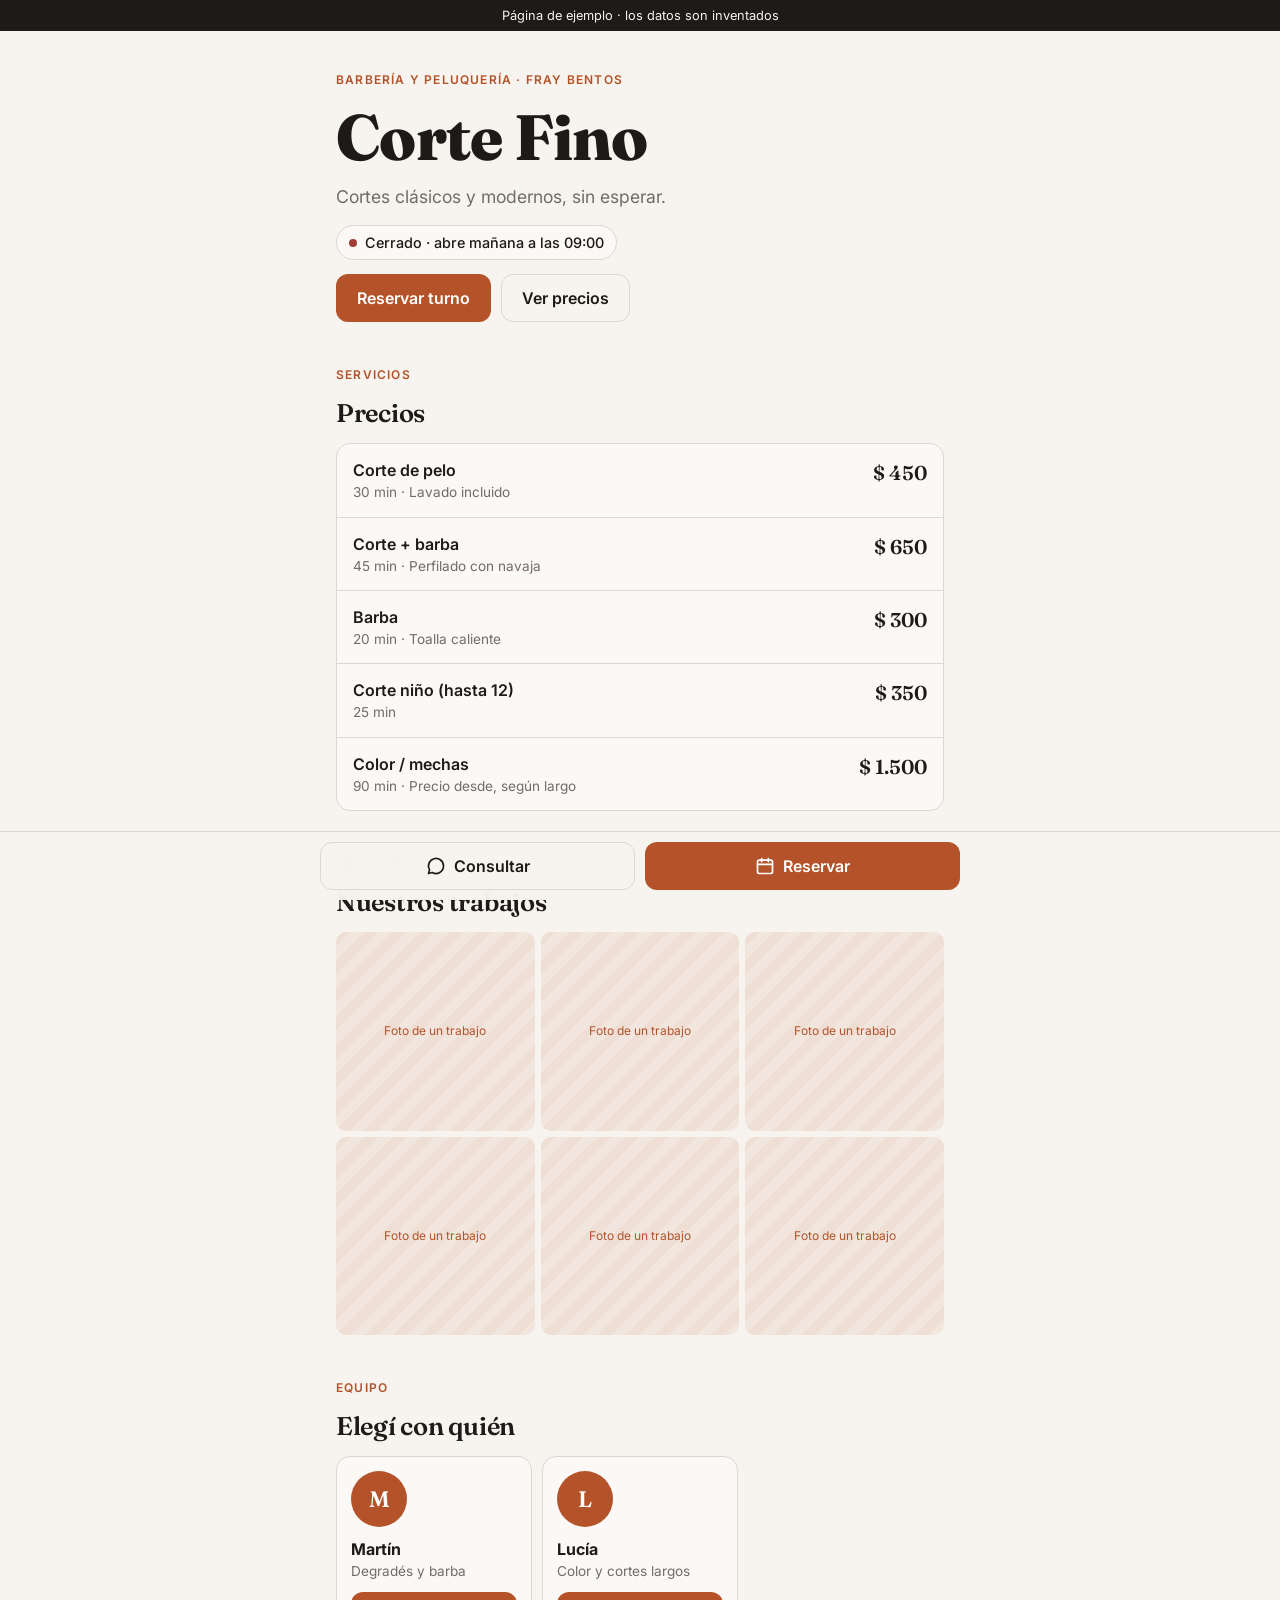
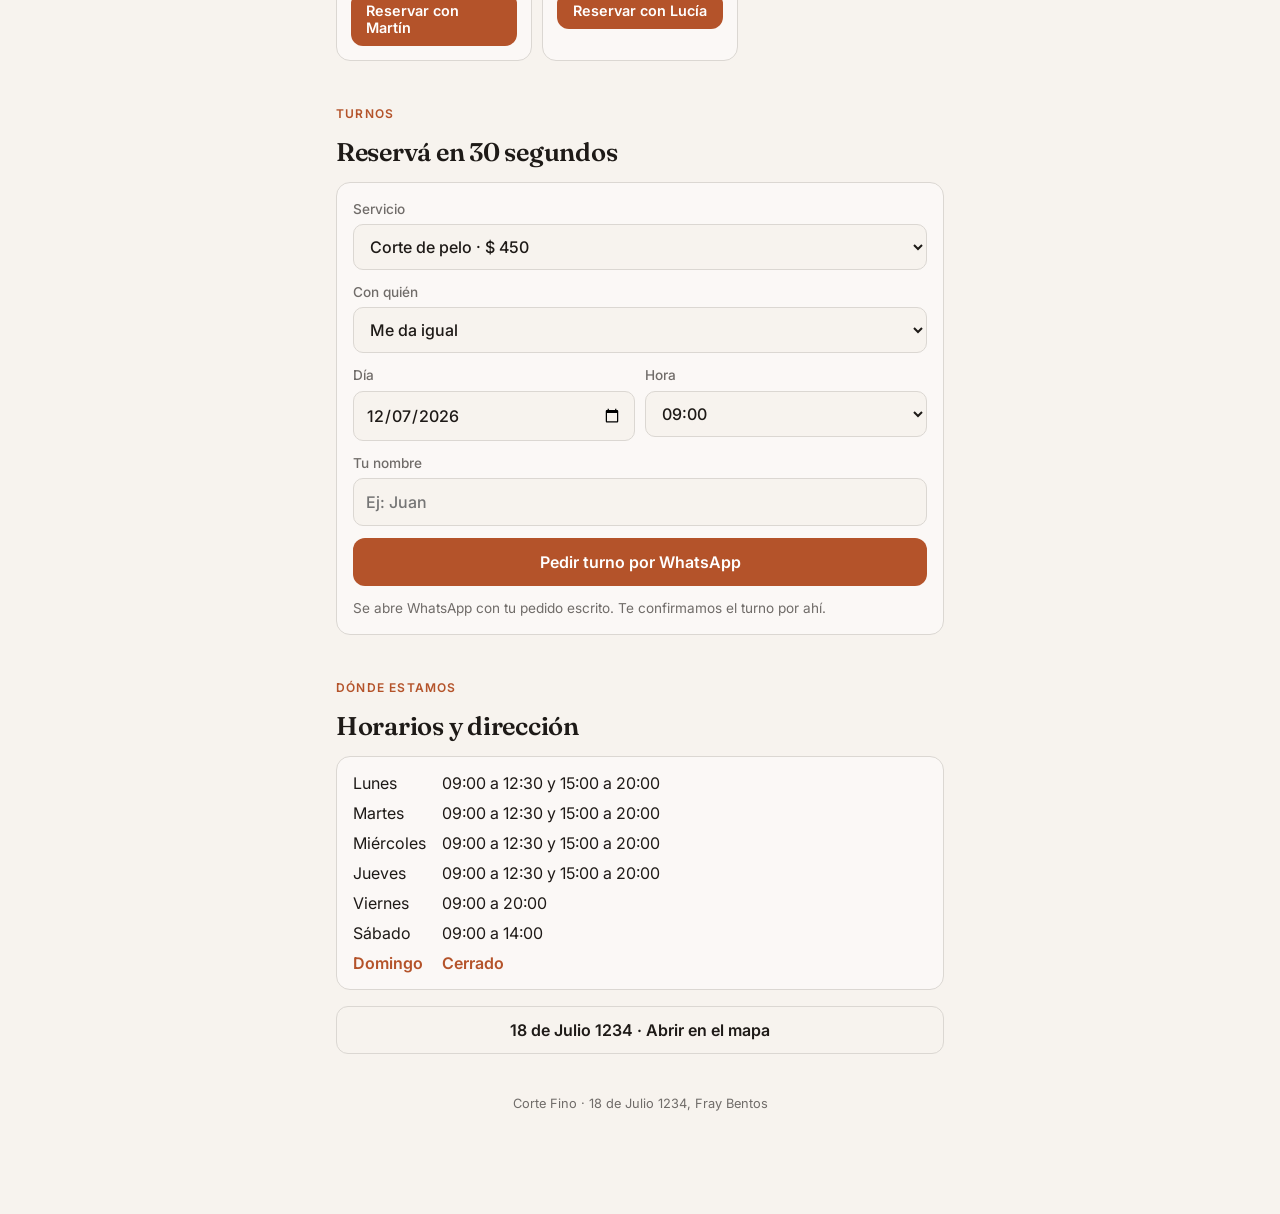
==== index.html @ cff338d5 "Demo de página para peluquerías Co-Authored-By: Claude Opus 5.5 <noreply@anthropic.com>" ====
<!doctype html>
<html lang="es">
<head>
<meta charset="utf-8">
<meta name="viewport" content="width=device-width, initial-scale=1, viewport-fit=cover">
<title>Peluquería</title>
<meta name="description" content="Precios, trabajos y reservas.">
<link rel="preconnect" href="https://fonts.googleapis.com">
<link rel="preconnect" href="https://fonts.gstatic.com" crossorigin>
<link rel="stylesheet" href="https://fonts.googleapis.com/css2?family=Fraunces:opsz,wght@9..144,600;9..144,800&family=Inter:wght@400;500;600&display=swap">
<script>
/* ==========================================================
   CONFIGURACIÓN DEL NEGOCIO
   Para cada cliente se cambia SOLO este bloque.
   ========================================================== */
const NEGOCIO = {
  nombre: "Corte Fino",
  rubro: "Barbería y peluquería",
  ciudad: "Fray Bentos",
  slogan: "Cortes clásicos y modernos, sin esperar.",
  demo: true,                       // muestra la franja "Página de ejemplo"
  whatsapp: "59800000000",          // número con código de país, sin + ni espacios
  instagram: "",                    // usuario sin @ (vacío = no se muestra)
  direccion: "18 de Julio 1234",
  mapa: "https://maps.google.com/?q=Fray+Bentos",
  colores: { acento: "#B4532A", fondo: "#F7F3EE", tinta: "#1E1A17" },
  // Horario por día (0 = domingo … 6 = sábado). Cada tramo: ["desde", "hasta"].
  horarios: {
    0: [],
    1: [["09:00", "12:30"], ["15:00", "20:00"]],
    2: [["09:00", "12:30"], ["15:00", "20:00"]],
    3: [["09:00", "12:30"], ["15:00", "20:00"]],
    4: [["09:00", "12:30"], ["15:00", "20:00"]],
    5: [["09:00", "20:00"]],
    6: [["09:00", "14:00"]]
  },
  servicios: [
    { nombre: "Corte de pelo", precio: 450, minutos: 30, detalle: "Lavado incluido" },
    { nombre: "Corte + barba", precio: 650, minutos: 45, detalle: "Perfilado con navaja" },
    { nombre: "Barba", precio: 300, minutos: 20, detalle: "Toalla caliente" },
    { nombre: "Corte niño (hasta 12)", precio: 350, minutos: 25, detalle: "" },
    { nombre: "Color / mechas", precio: 1500, minutos: 90, detalle: "Precio desde, según largo" }
  ],
  // reserva: link a la agenda online del estilista (Google Calendar, etc.).
  // Si está vacío, la reserva se manda armada por WhatsApp.
  equipo: [
    { nombre: "Martín", especialidad: "Degradés y barba", foto: "", reserva: "" },
    { nombre: "Lucía", especialidad: "Color y cortes largos", foto: "", reserva: "" }
  ],
  // Fotos de trabajos (rutas o URLs). Vacío = muestra recuadros de ejemplo.
  trabajos: []
};
</script>
<style>
:root {
  --acento: #B4532A; --fondo: #F7F3EE; --tinta: #1E1A17;
  --sup: color-mix(in srgb, var(--fondo) 55%, white);
  --suave: color-mix(in srgb, var(--tinta) 62%, var(--fondo));
  --linea: color-mix(in srgb, var(--tinta) 13%, var(--fondo));
  --acento-suave: color-mix(in srgb, var(--acento) 13%, var(--fondo));
  --ok: #2F7A4A; --cerrado: #A23B33;
  --display: "Fraunces", Georgia, serif;
  --body: "Inter", "Segoe UI", system-ui, sans-serif;
}
* { box-sizing: border-box; }
[hidden] { display: none !important; }
html { scroll-behavior: smooth; scroll-padding-top: 16px; }
@media (prefers-reduced-motion: reduce) { html { scroll-behavior: auto; } }
body { margin: 0; background: var(--fondo); color: var(--tinta); font: 16px/1.5 var(--body); padding-bottom: calc(84px + env(safe-area-inset-bottom, 0px)); }
.wrap { max-width: 640px; margin: 0 auto; padding: 0 16px; }
h1, h2 { font-family: var(--display); margin: 0; line-height: 1.05; letter-spacing: -0.01em; text-wrap: balance; }
h2 { font-size: 1.6rem; font-weight: 600; }
.etiqueta { font-size: .75rem; font-weight: 600; letter-spacing: .1em; text-transform: uppercase; color: var(--acento); }
.suave { color: var(--suave); }
section { padding: 36px 0 8px; display: flex; flex-direction: column; gap: 16px; }

.demo { background: var(--tinta); color: var(--fondo); text-align: center; font-size: .8rem; padding: 6px 16px; }

/* Portada */
.portada { padding: 40px 0 8px; display: flex; flex-direction: column; gap: 14px; }
.portada h1 { font-size: clamp(2.6rem, 12vw, 4rem); font-weight: 800; }
.estado { display: inline-flex; align-items: center; gap: 8px; font-size: .9rem; font-weight: 500; padding: 6px 12px; border-radius: 999px; background: var(--sup); border: 1px solid var(--linea); align-self: flex-start; }
.estado i { width: 8px; height: 8px; border-radius: 50%; background: var(--cerrado); }
.estado.abierto i { background: var(--ok); }
.acciones { display: flex; gap: 10px; flex-wrap: wrap; }
.btn { display: inline-flex; align-items: center; justify-content: center; gap: 8px; font: 600 1rem var(--body); padding: 13px 20px; border-radius: 12px; border: 1px solid transparent; text-decoration: none; cursor: pointer; }
.btn.pri { background: var(--acento); color: #fff; }
.btn.sec { background: transparent; color: var(--tinta); border-color: var(--linea); }
.btn:focus-visible, input:focus-visible, select:focus-visible { outline: 3px solid color-mix(in srgb, var(--acento) 45%, transparent); outline-offset: 2px; }

/* Servicios */
.lista { background: var(--sup); border: 1px solid var(--linea); border-radius: 14px; }
.serv { display: flex; justify-content: space-between; gap: 12px; padding: 14px 16px; border-top: 1px solid var(--linea); }
.serv:first-child { border-top: 0; }
.serv b { font-weight: 600; }
.serv small { display: block; color: var(--suave); font-size: .85rem; }
.precio { font-family: var(--display); font-size: 1.25rem; font-weight: 600; white-space: nowrap; }

/* Trabajos */
.galeria { display: grid; grid-template-columns: repeat(3, 1fr); gap: 6px; }
.galeria > * { aspect-ratio: 1; border-radius: 10px; overflow: hidden; background: var(--acento-suave); }
.galeria img { width: 100%; height: 100%; object-fit: cover; display: block; }
.galeria .ej { display: grid; place-items: center; color: var(--acento); font-size: .75rem; text-align: center; padding: 6px;
  background: repeating-linear-gradient(135deg, var(--acento-suave) 0 10px, color-mix(in srgb, var(--acento) 8%, var(--fondo)) 10px 20px); }

/* Equipo */
.equipo { display: grid; grid-template-columns: repeat(auto-fill, minmax(150px, 1fr)); gap: 10px; }
.persona { background: var(--sup); border: 1px solid var(--linea); border-radius: 14px; padding: 14px; display: flex; flex-direction: column; gap: 10px; align-items: flex-start; }
.avatar { width: 56px; height: 56px; border-radius: 50%; background: var(--acento); color: #fff; display: grid; place-items: center; font: 600 1.4rem var(--display); overflow: hidden; }
.avatar img { width: 100%; height: 100%; object-fit: cover; }
.persona .btn { padding: 9px 14px; font-size: .9rem; width: 100%; }

/* Reserva */
form { background: var(--sup); border: 1px solid var(--linea); border-radius: 14px; padding: 16px; display: flex; flex-direction: column; gap: 12px; }
label { display: flex; flex-direction: column; gap: 5px; font-size: .85rem; font-weight: 500; color: var(--suave); min-width: 0; }
.fila { display: grid; grid-template-columns: 1fr 1fr; gap: 10px; }
input, select { font: inherit; font-size: 16px; color: var(--tinta); background: var(--fondo); border: 1px solid var(--linea); border-radius: 10px; padding: 11px 12px; width: 100%; min-width: 0; }
.aviso { font-size: .85rem; color: var(--suave); margin: 0; }
.error { color: var(--cerrado); font-size: .9rem; margin: 0; }

/* Horarios */
.horas { display: grid; grid-template-columns: auto 1fr; gap: 6px 16px; background: var(--sup); border: 1px solid var(--linea); border-radius: 14px; padding: 14px 16px; }
.horas .hoy { font-weight: 600; color: var(--acento); }

footer { padding: 32px 0 16px; text-align: center; font-size: .8rem; color: var(--suave); }

/* Barra fija */
.barra { position: fixed; left: 0; right: 0; bottom: 0; background: color-mix(in srgb, var(--fondo) 92%, transparent); backdrop-filter: blur(8px); border-top: 1px solid var(--linea); padding: 10px 16px calc(10px + env(safe-area-inset-bottom, 0px)); }
.barra .wrap { display: flex; gap: 10px; padding: 0; }
.barra .btn { flex: 1; }
svg.i { width: 20px; height: 20px; fill: none; stroke: currentColor; stroke-width: 2; stroke-linecap: round; stroke-linejoin: round; }
</style>
</head>
<body>
<div class="demo" id="demo" hidden>Página de ejemplo · los datos son inventados</div>

<main class="wrap">
  <header class="portada">
    <span class="etiqueta" id="rubro"></span>
    <h1 id="nombre"></h1>
    <p class="suave" id="slogan" style="margin:0;font-size:1.1rem"></p>
    <span class="estado" id="estado"><i></i><span></span></span>
    <div class="acciones">
      <a class="btn pri" href="#reservar">Reservar turno</a>
      <a class="btn sec" href="#precios">Ver precios</a>
    </div>
  </header>

  <section id="precios">
    <span class="etiqueta">Servicios</span>
    <h2>Precios</h2>
    <div class="lista" id="servicios"></div>
  </section>

  <section id="trabajos">
    <span class="etiqueta">Resultados</span>
    <h2>Nuestros trabajos</h2>
    <div class="galeria" id="galeria"></div>
    <a class="btn sec" id="igLink" hidden target="_blank" rel="noopener">Ver más en Instagram</a>
  </section>

  <section id="equipo-sec">
    <span class="etiqueta">Equipo</span>
    <h2>Elegí con quién</h2>
    <div class="equipo" id="equipo"></div>
  </section>

  <section id="reservar">
    <span class="etiqueta">Turnos</span>
    <h2>Reservá en 30 segundos</h2>
    <form id="form" novalidate>
      <label>Servicio<select id="fServ"></select></label>
      <label>Con quién<select id="fPers"></select></label>
      <div class="fila">
        <label>Día<input type="date" id="fDia"></label>
        <label>Hora<select id="fHora"></select></label>
      </div>
      <label>Tu nombre<input id="fNombre" autocomplete="given-name" maxlength="40" placeholder="Ej: Juan"></label>
      <p class="error" id="fError" role="alert" hidden></p>
      <button class="btn pri" type="submit">Pedir turno por WhatsApp</button>
      <p class="aviso">Se abre WhatsApp con tu pedido escrito. Te confirmamos el turno por ahí.</p>
    </form>
  </section>

  <section id="donde">
    <span class="etiqueta">Dónde estamos</span>
    <h2>Horarios y dirección</h2>
    <div class="horas" id="horas"></div>
    <a class="btn sec" id="mapa" target="_blank" rel="noopener"></a>
  </section>

  <footer id="pie"></footer>
</main>

<nav class="barra" aria-label="Acciones rápidas"><div class="wrap">
  <a class="btn sec" id="waBtn" target="_blank" rel="noopener"><svg class="i" viewBox="0 0 24 24" aria-hidden="true"><path d="M21 12a9 9 0 0 1-13.5 7.8L3 21l1.3-4.4A9 9 0 1 1 21 12z"/></svg>Consultar</a>
  <a class="btn pri" href="#reservar"><svg class="i" viewBox="0 0 24 24" aria-hidden="true"><rect x="3" y="5" width="18" height="16" rx="2"/><path d="M3 10h18M8 3v4M16 3v4"/></svg>Reservar</a>
</div></nav>

<script>
const N = NEGOCIO, $ = (id) => document.getElementById(id);
const DIAS = ["Domingo", "Lunes", "Martes", "Miércoles", "Jueves", "Viernes", "Sábado"];
const money = (n) => "$ " + Number(n).toLocaleString("es-UY");
const aMin = (h) => { const [a, b] = h.split(":").map(Number); return a * 60 + b; };
const aHora = (m) => String(Math.floor(m / 60)).padStart(2, "0") + ":" + String(m % 60).padStart(2, "0");
const iso = (d) => { const x = new Date(d); x.setMinutes(x.getMinutes() - x.getTimezoneOffset()); return x.toISOString().slice(0, 10); };
const wa = (texto) => "https://wa.me/" + N.whatsapp + (texto ? "?text=" + encodeURIComponent(texto) : "");
function el(tag, props = {}, ...kids) {
  const n = document.createElement(tag);
  for (const [k, v] of Object.entries(props)) { if (k === "text") n.textContent = v; else if (k === "class") n.className = v; else n.setAttribute(k, v); }
  kids.forEach(k => k != null && n.append(k));
  return n;
}

/* Datos generales */
const r = document.documentElement.style;
r.setProperty("--acento", N.colores.acento); r.setProperty("--fondo", N.colores.fondo); r.setProperty("--tinta", N.colores.tinta);
document.title = N.nombre + " · " + N.rubro + " en " + N.ciudad;
$("demo").hidden = !N.demo;
$("rubro").textContent = N.rubro + " · " + N.ciudad;
$("nombre").textContent = N.nombre;
$("slogan").textContent = N.slogan;
$("waBtn").href = wa("Hola " + N.nombre + ", tengo una consulta.");
$("mapa").href = N.mapa; $("mapa").textContent = N.direccion + " · Abrir en el mapa";
$("pie").textContent = N.nombre + " · " + N.direccion + ", " + N.ciudad;
if (N.instagram) { $("igLink").hidden = false; $("igLink").href = "https://instagram.com/" + N.instagram; }

/* Abierto / cerrado (se recalcula cada minuto) */
function estado() {
  const ahora = new Date(), m = ahora.getHours() * 60 + ahora.getMinutes(), hoy = N.horarios[ahora.getDay()] || [];
  const tramo = hoy.find(([a, b]) => m >= aMin(a) && m < aMin(b));
  let txt;
  if (tramo) txt = "Abierto ahora · hasta las " + tramo[1];
  else {
    const prox = hoy.find(([a]) => aMin(a) > m);
    if (prox) txt = "Cerrado · abre hoy a las " + prox[0];
    else {
      for (let i = 1; i <= 7; i++) { const d = (ahora.getDay() + i) % 7, t = N.horarios[d] || []; if (t.length) { txt = "Cerrado · abre " + (i === 1 ? "mañana" : DIAS[d].toLowerCase()) + " a las " + t[0][0]; break; } }
    }
  }
  $("estado").classList.toggle("abierto", !!tramo);
  $("estado").lastElementChild.textContent = txt || "Cerrado";
}
estado(); setInterval(estado, 60000);

/* Servicios */
$("servicios").replaceChildren(...N.servicios.map(s => el("div", { class: "serv" },
  el("div", {}, el("b", { text: s.nombre }), el("small", { text: [s.minutos + " min", s.detalle].filter(Boolean).join(" · ") })),
  el("span", { class: "precio", text: money(s.precio) }))));

/* Trabajos */
const fotos = N.trabajos.length ? N.trabajos : Array(6).fill(null);
$("galeria").replaceChildren(...fotos.map((f, i) => f
  ? el("div", {}, el("img", { src: f, alt: "Trabajo " + (i + 1) + " de " + N.nombre, loading: "lazy" }))
  : el("div", { class: "ej", text: "Foto de un trabajo" })));

/* Equipo */
$("equipo").replaceChildren(...N.equipo.map((p, i) => {
  const btn = p.reserva
    ? el("a", { class: "btn pri", href: p.reserva, target: "_blank", rel: "noopener", text: "Reservar con " + p.nombre })
    : el("a", { class: "btn pri", href: "#reservar", text: "Reservar con " + p.nombre });
  if (!p.reserva) btn.addEventListener("click", () => { $("fPers").value = String(i); });
  return el("div", { class: "persona" },
    el("div", { class: "avatar" }, p.foto ? el("img", { src: p.foto, alt: p.nombre }) : p.nombre[0]),
    el("div", {}, el("b", { text: p.nombre }), el("div", { class: "suave", style: "font-size:.85rem", text: p.especialidad })),
    btn);
}));
if (N.equipo.length < 2) $("equipo-sec").hidden = true;

/* Horarios */
const hoyN = new Date().getDay();
$("horas").replaceChildren(...[1, 2, 3, 4, 5, 6, 0].flatMap(d => {
  const t = N.horarios[d] || [], c = d === hoyN ? "hoy" : "";
  return [el("span", { class: c, text: DIAS[d] }), el("span", { class: c, text: t.length ? t.map(x => x.join(" a ")).join(" y ") : "Cerrado" })];
}));

/* Reserva */
N.servicios.forEach((s, i) => $("fServ").append(el("option", { value: String(i), text: s.nombre + " · " + money(s.precio) })));
$("fPers").append(el("option", { value: "", text: "Me da igual" }));
N.equipo.forEach((p, i) => $("fPers").append(el("option", { value: String(i), text: p.nombre })));
if (N.equipo.length < 2) $("fPers").closest("label").hidden = true;

function primerDiaAbierto() { const d = new Date(); for (let i = 0; i < 14; i++) { if ((N.horarios[d.getDay()] || []).length && horasDe(iso(d)).length) return iso(d); d.setDate(d.getDate() + 1); } return iso(new Date()); }
function horasDe(fecha) {
  const d = new Date(fecha + "T12:00"), tramos = N.horarios[d.getDay()] || [], dur = N.servicios[$("fServ").value || 0].minutos;
  const ahora = new Date(), esHoy = fecha === iso(ahora), minimo = ahora.getHours() * 60 + ahora.getMinutes() + 30;
  const out = [];
  for (const [a, b] of tramos) for (let m = aMin(a); m + dur <= aMin(b); m += 30) if (!esHoy || m >= minimo) out.push(aHora(m));
  return out;
}
function cargarHoras() {
  const f = $("fDia").value, hs = f ? horasDe(f) : [];
  $("fHora").replaceChildren(...(hs.length ? hs.map(h => el("option", { value: h, text: h })) : [el("option", { value: "", text: "Sin horarios" })]));
}
$("fDia").min = iso(new Date());
$("fDia").value = primerDiaAbierto();
cargarHoras();
$("fDia").addEventListener("change", cargarHoras);
$("fServ").addEventListener("change", cargarHoras);

$("form").addEventListener("submit", (e) => {
  e.preventDefault();
  const err = (m) => { $("fError").textContent = m; $("fError").hidden = false; };
  $("fError").hidden = true;
  const nombre = $("fNombre").value.trim(), dia = $("fDia").value, hora = $("fHora").value;
  if (!dia) return err("Elegí un día.");
  if (!hora) return err("Ese día no hay horarios. Probá con otro.");
  if (!nombre) return err("Escribí tu nombre.");
  const s = N.servicios[$("fServ").value], p = N.equipo[$("fPers").value];
  const d = new Date(dia + "T12:00");
  const fechaTxt = DIAS[d.getDay()].toLowerCase() + " " + d.getDate() + "/" + (d.getMonth() + 1);
  const msg = "Hola! Soy " + nombre + ". Quiero reservar *" + s.nombre + "*" + (p ? " con " + p.nombre : "") + " el " + fechaTxt + " a las " + hora + ". ¿Está disponible?";
  window.open(wa(msg), "_blank", "noopener");
});
</script>
</body>
</html>
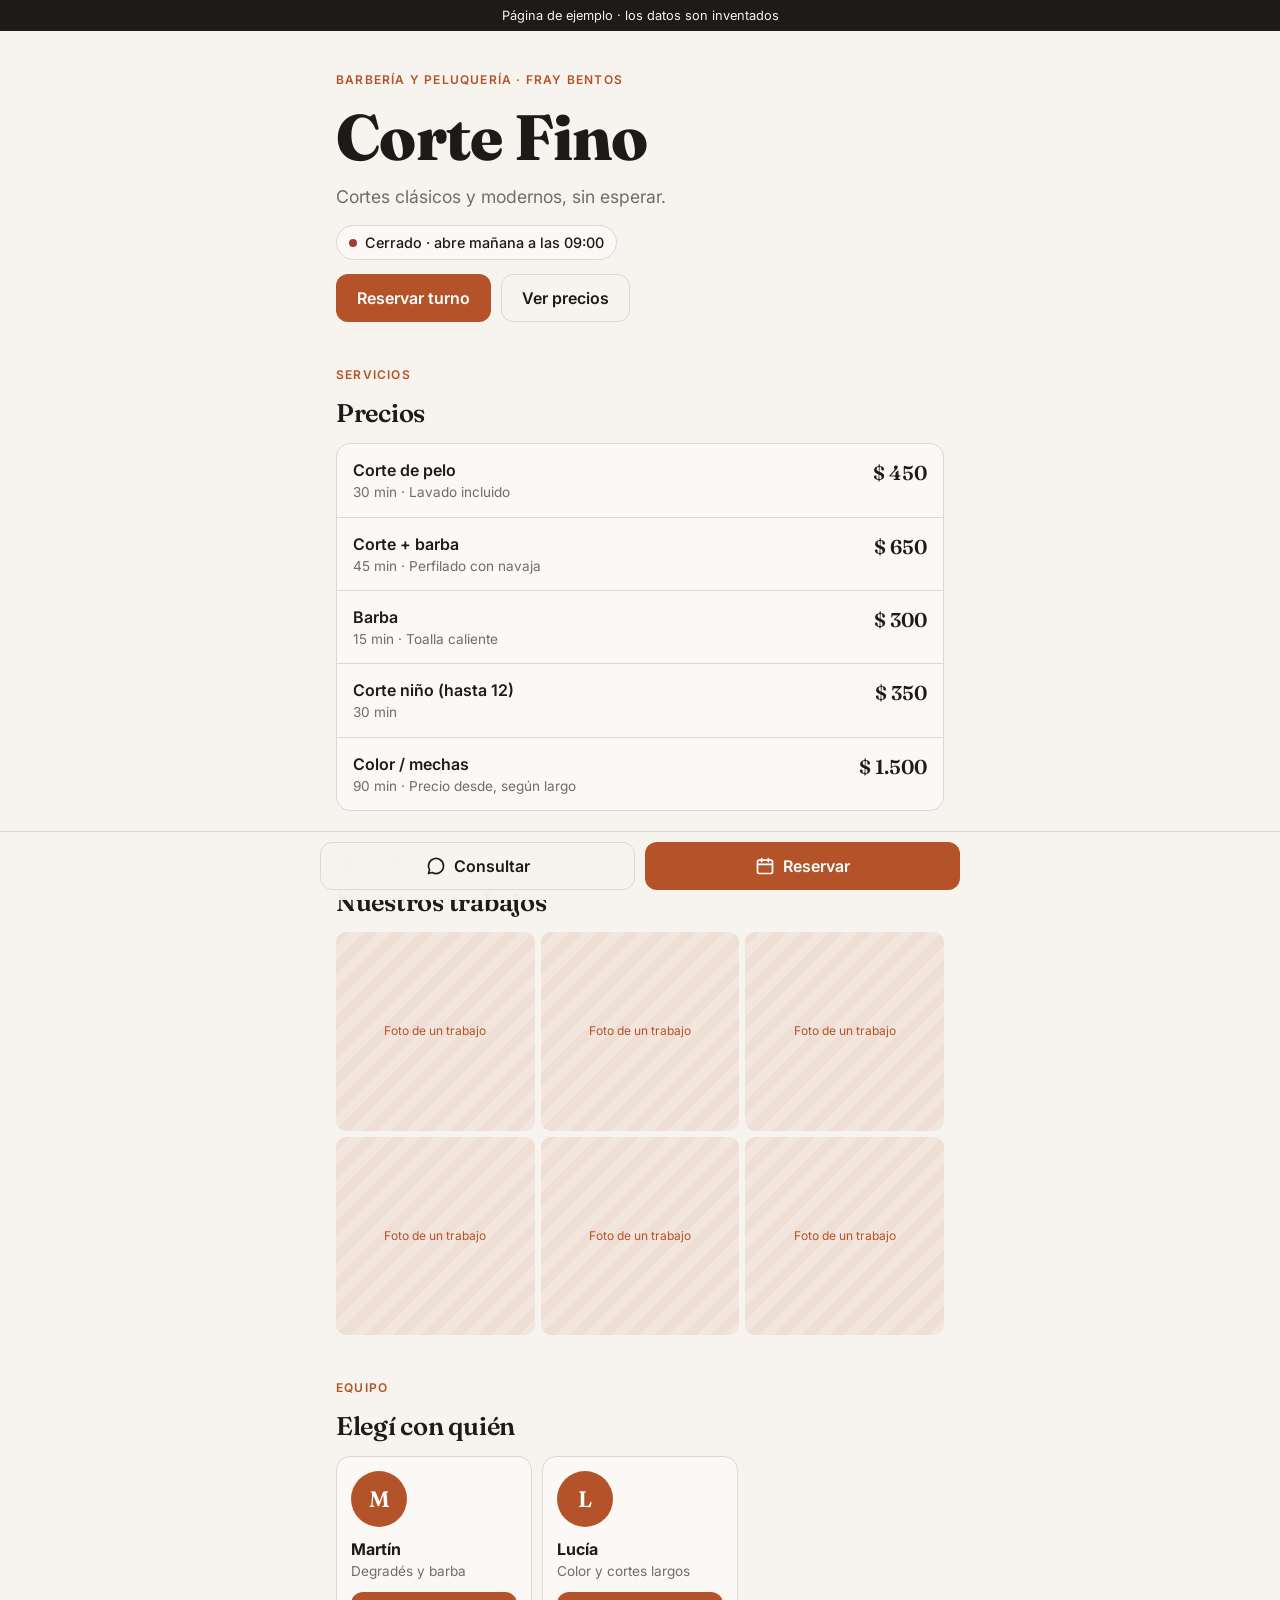
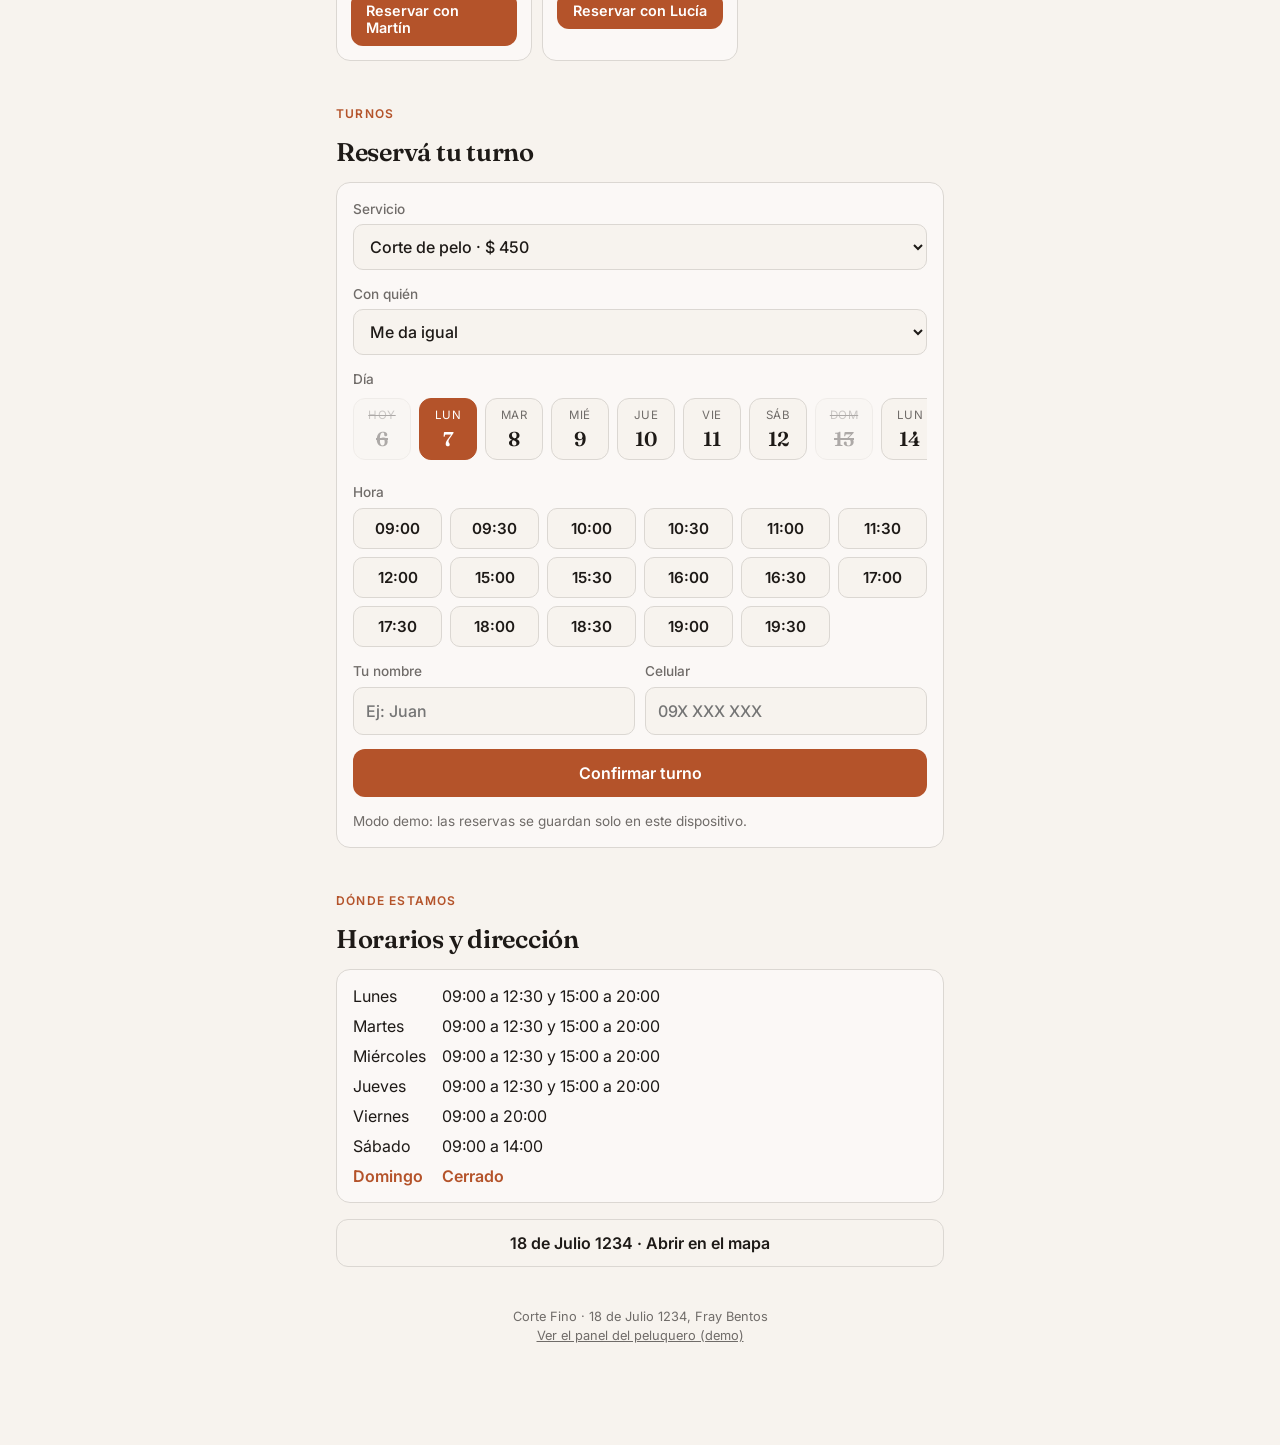
==== commit 65a48797: "Sistema de turnos real y panel del peluquero Co-Authored-By: Claude Opus 5.5 <noreply@anthropic.com>" ====
--- a/index.html
+++ b/index.html
@@ -4,132 +4,13 @@
 <meta charset="utf-8">
 <meta name="viewport" content="width=device-width, initial-scale=1, viewport-fit=cover">
 <title>Peluquería</title>
-<meta name="description" content="Precios, trabajos y reservas.">
+<meta name="description" content="Precios, trabajos y reserva de turnos online.">
 <link rel="preconnect" href="https://fonts.googleapis.com">
 <link rel="preconnect" href="https://fonts.gstatic.com" crossorigin>
 <link rel="stylesheet" href="https://fonts.googleapis.com/css2?family=Fraunces:opsz,wght@9..144,600;9..144,800&family=Inter:wght@400;500;600&display=swap">
-<script>
-/* ==========================================================
-   CONFIGURACIÓN DEL NEGOCIO
-   Para cada cliente se cambia SOLO este bloque.
-   ========================================================== */
-const NEGOCIO = {
-  nombre: "Corte Fino",
-  rubro: "Barbería y peluquería",
-  ciudad: "Fray Bentos",
-  slogan: "Cortes clásicos y modernos, sin esperar.",
-  demo: true,                       // muestra la franja "Página de ejemplo"
-  whatsapp: "59800000000",          // número con código de país, sin + ni espacios
-  instagram: "",                    // usuario sin @ (vacío = no se muestra)
-  direccion: "18 de Julio 1234",
-  mapa: "https://maps.google.com/?q=Fray+Bentos",
-  colores: { acento: "#B4532A", fondo: "#F7F3EE", tinta: "#1E1A17" },
-  // Horario por día (0 = domingo … 6 = sábado). Cada tramo: ["desde", "hasta"].
-  horarios: {
-    0: [],
-    1: [["09:00", "12:30"], ["15:00", "20:00"]],
-    2: [["09:00", "12:30"], ["15:00", "20:00"]],
-    3: [["09:00", "12:30"], ["15:00", "20:00"]],
-    4: [["09:00", "12:30"], ["15:00", "20:00"]],
-    5: [["09:00", "20:00"]],
-    6: [["09:00", "14:00"]]
-  },
-  servicios: [
-    { nombre: "Corte de pelo", precio: 450, minutos: 30, detalle: "Lavado incluido" },
-    { nombre: "Corte + barba", precio: 650, minutos: 45, detalle: "Perfilado con navaja" },
-    { nombre: "Barba", precio: 300, minutos: 20, detalle: "Toalla caliente" },
-    { nombre: "Corte niño (hasta 12)", precio: 350, minutos: 25, detalle: "" },
-    { nombre: "Color / mechas", precio: 1500, minutos: 90, detalle: "Precio desde, según largo" }
-  ],
-  // reserva: link a la agenda online del estilista (Google Calendar, etc.).
-  // Si está vacío, la reserva se manda armada por WhatsApp.
-  equipo: [
-    { nombre: "Martín", especialidad: "Degradés y barba", foto: "", reserva: "" },
-    { nombre: "Lucía", especialidad: "Color y cortes largos", foto: "", reserva: "" }
-  ],
-  // Fotos de trabajos (rutas o URLs). Vacío = muestra recuadros de ejemplo.
-  trabajos: []
-};
-</script>
-<style>
-:root {
-  --acento: #B4532A; --fondo: #F7F3EE; --tinta: #1E1A17;
-  --sup: color-mix(in srgb, var(--fondo) 55%, white);
-  --suave: color-mix(in srgb, var(--tinta) 62%, var(--fondo));
-  --linea: color-mix(in srgb, var(--tinta) 13%, var(--fondo));
-  --acento-suave: color-mix(in srgb, var(--acento) 13%, var(--fondo));
-  --ok: #2F7A4A; --cerrado: #A23B33;
-  --display: "Fraunces", Georgia, serif;
-  --body: "Inter", "Segoe UI", system-ui, sans-serif;
-}
-* { box-sizing: border-box; }
-[hidden] { display: none !important; }
-html { scroll-behavior: smooth; scroll-padding-top: 16px; }
-@media (prefers-reduced-motion: reduce) { html { scroll-behavior: auto; } }
-body { margin: 0; background: var(--fondo); color: var(--tinta); font: 16px/1.5 var(--body); padding-bottom: calc(84px + env(safe-area-inset-bottom, 0px)); }
-.wrap { max-width: 640px; margin: 0 auto; padding: 0 16px; }
-h1, h2 { font-family: var(--display); margin: 0; line-height: 1.05; letter-spacing: -0.01em; text-wrap: balance; }
-h2 { font-size: 1.6rem; font-weight: 600; }
-.etiqueta { font-size: .75rem; font-weight: 600; letter-spacing: .1em; text-transform: uppercase; color: var(--acento); }
-.suave { color: var(--suave); }
-section { padding: 36px 0 8px; display: flex; flex-direction: column; gap: 16px; }
-
-.demo { background: var(--tinta); color: var(--fondo); text-align: center; font-size: .8rem; padding: 6px 16px; }
-
-/* Portada */
-.portada { padding: 40px 0 8px; display: flex; flex-direction: column; gap: 14px; }
-.portada h1 { font-size: clamp(2.6rem, 12vw, 4rem); font-weight: 800; }
-.estado { display: inline-flex; align-items: center; gap: 8px; font-size: .9rem; font-weight: 500; padding: 6px 12px; border-radius: 999px; background: var(--sup); border: 1px solid var(--linea); align-self: flex-start; }
-.estado i { width: 8px; height: 8px; border-radius: 50%; background: var(--cerrado); }
-.estado.abierto i { background: var(--ok); }
-.acciones { display: flex; gap: 10px; flex-wrap: wrap; }
-.btn { display: inline-flex; align-items: center; justify-content: center; gap: 8px; font: 600 1rem var(--body); padding: 13px 20px; border-radius: 12px; border: 1px solid transparent; text-decoration: none; cursor: pointer; }
-.btn.pri { background: var(--acento); color: #fff; }
-.btn.sec { background: transparent; color: var(--tinta); border-color: var(--linea); }
-.btn:focus-visible, input:focus-visible, select:focus-visible { outline: 3px solid color-mix(in srgb, var(--acento) 45%, transparent); outline-offset: 2px; }
-
-/* Servicios */
-.lista { background: var(--sup); border: 1px solid var(--linea); border-radius: 14px; }
-.serv { display: flex; justify-content: space-between; gap: 12px; padding: 14px 16px; border-top: 1px solid var(--linea); }
-.serv:first-child { border-top: 0; }
-.serv b { font-weight: 600; }
-.serv small { display: block; color: var(--suave); font-size: .85rem; }
-.precio { font-family: var(--display); font-size: 1.25rem; font-weight: 600; white-space: nowrap; }
-
-/* Trabajos */
-.galeria { display: grid; grid-template-columns: repeat(3, 1fr); gap: 6px; }
-.galeria > * { aspect-ratio: 1; border-radius: 10px; overflow: hidden; background: var(--acento-suave); }
-.galeria img { width: 100%; height: 100%; object-fit: cover; display: block; }
-.galeria .ej { display: grid; place-items: center; color: var(--acento); font-size: .75rem; text-align: center; padding: 6px;
-  background: repeating-linear-gradient(135deg, var(--acento-suave) 0 10px, color-mix(in srgb, var(--acento) 8%, var(--fondo)) 10px 20px); }
-
-/* Equipo */
-.equipo { display: grid; grid-template-columns: repeat(auto-fill, minmax(150px, 1fr)); gap: 10px; }
-.persona { background: var(--sup); border: 1px solid var(--linea); border-radius: 14px; padding: 14px; display: flex; flex-direction: column; gap: 10px; align-items: flex-start; }
-.avatar { width: 56px; height: 56px; border-radius: 50%; background: var(--acento); color: #fff; display: grid; place-items: center; font: 600 1.4rem var(--display); overflow: hidden; }
-.avatar img { width: 100%; height: 100%; object-fit: cover; }
-.persona .btn { padding: 9px 14px; font-size: .9rem; width: 100%; }
-
-/* Reserva */
-form { background: var(--sup); border: 1px solid var(--linea); border-radius: 14px; padding: 16px; display: flex; flex-direction: column; gap: 12px; }
-label { display: flex; flex-direction: column; gap: 5px; font-size: .85rem; font-weight: 500; color: var(--suave); min-width: 0; }
-.fila { display: grid; grid-template-columns: 1fr 1fr; gap: 10px; }
-input, select { font: inherit; font-size: 16px; color: var(--tinta); background: var(--fondo); border: 1px solid var(--linea); border-radius: 10px; padding: 11px 12px; width: 100%; min-width: 0; }
-.aviso { font-size: .85rem; color: var(--suave); margin: 0; }
-.error { color: var(--cerrado); font-size: .9rem; margin: 0; }
-
-/* Horarios */
-.horas { display: grid; grid-template-columns: auto 1fr; gap: 6px 16px; background: var(--sup); border: 1px solid var(--linea); border-radius: 14px; padding: 14px 16px; }
-.horas .hoy { font-weight: 600; color: var(--acento); }
-
-footer { padding: 32px 0 16px; text-align: center; font-size: .8rem; color: var(--suave); }
-
-/* Barra fija */
-.barra { position: fixed; left: 0; right: 0; bottom: 0; background: color-mix(in srgb, var(--fondo) 92%, transparent); backdrop-filter: blur(8px); border-top: 1px solid var(--linea); padding: 10px 16px calc(10px + env(safe-area-inset-bottom, 0px)); }
-.barra .wrap { display: flex; gap: 10px; padding: 0; }
-.barra .btn { flex: 1; }
-svg.i { width: 20px; height: 20px; fill: none; stroke: currentColor; stroke-width: 2; stroke-linecap: round; stroke-linejoin: round; }
-</style>
+<link rel="stylesheet" href="estilo.css">
+<script src="negocio.js"></script>
+<script src="sistema.js"></script>
 </head>
 <body>
 <div class="demo" id="demo" hidden>Página de ejemplo · los datos son inventados</div>
@@ -167,19 +48,28 @@
 
   <section id="reservar">
     <span class="etiqueta">Turnos</span>
-    <h2>Reservá en 30 segundos</h2>
-    <form id="form" novalidate>
+    <h2>Reservá tu turno</h2>
+    <div class="card" id="reserva">
       <label>Servicio<select id="fServ"></select></label>
-      <label>Con quién<select id="fPers"></select></label>
+      <label id="persLabel">Con quién<select id="fPers"></select></label>
+      <div class="campo"><span class="lbl">Día</span><div class="dias" id="fDias"></div></div>
+      <div class="campo"><span class="lbl">Hora</span><div class="horas-grid" id="fHoras"><span class="suave">Elegí un día.</span></div></div>
       <div class="fila">
-        <label>Día<input type="date" id="fDia"></label>
-        <label>Hora<select id="fHora"></select></label>
+        <label>Tu nombre<input id="fNombre" autocomplete="given-name" maxlength="40" placeholder="Ej: Juan"></label>
+        <label>Celular<input id="fCel" type="tel" inputmode="tel" autocomplete="tel" maxlength="20" placeholder="09X XXX XXX"></label>
       </div>
-      <label>Tu nombre<input id="fNombre" autocomplete="given-name" maxlength="40" placeholder="Ej: Juan"></label>
       <p class="error" id="fError" role="alert" hidden></p>
-      <button class="btn pri" type="submit">Pedir turno por WhatsApp</button>
-      <p class="aviso">Se abre WhatsApp con tu pedido escrito. Te confirmamos el turno por ahí.</p>
-    </form>
+      <button class="btn pri" id="fOk" type="button">Confirmar turno</button>
+      <p class="aviso" id="modoAviso"></p>
+    </div>
+    <div class="card listo" id="confirmado" hidden>
+      <span class="check" aria-hidden="true">✓</span>
+      <h2>¡Turno confirmado!</h2>
+      <p id="cResumen" style="margin:0"></p>
+      <p class="aviso">Si no podés venir, avisanos por WhatsApp así le dejás el lugar a otra persona.</p>
+      <a class="btn sec" id="cWa" target="_blank" rel="noopener">Avisar por WhatsApp</a>
+      <button class="btn sec" id="cOtro" type="button">Reservar otro turno</button>
+    </div>
   </section>
 
   <section id="donde">
@@ -198,19 +88,8 @@
 </div></nav>
 
 <script>
-const N = NEGOCIO, $ = (id) => document.getElementById(id);
-const DIAS = ["Domingo", "Lunes", "Martes", "Miércoles", "Jueves", "Viernes", "Sábado"];
-const money = (n) => "$ " + Number(n).toLocaleString("es-UY");
-const aMin = (h) => { const [a, b] = h.split(":").map(Number); return a * 60 + b; };
-const aHora = (m) => String(Math.floor(m / 60)).padStart(2, "0") + ":" + String(m % 60).padStart(2, "0");
-const iso = (d) => { const x = new Date(d); x.setMinutes(x.getMinutes() - x.getTimezoneOffset()); return x.toISOString().slice(0, 10); };
-const wa = (texto) => "https://wa.me/" + N.whatsapp + (texto ? "?text=" + encodeURIComponent(texto) : "");
-function el(tag, props = {}, ...kids) {
-  const n = document.createElement(tag);
-  for (const [k, v] of Object.entries(props)) { if (k === "text") n.textContent = v; else if (k === "class") n.className = v; else n.setAttribute(k, v); }
-  kids.forEach(k => k != null && n.append(k));
-  return n;
-}
+const N = NEGOCIO, U = Turnos.U, $ = (id) => document.getElementById(id), el = U.el;
+const DIAS3 = ["Dom", "Lun", "Mar", "Mié", "Jue", "Vie", "Sáb"];
 
 /* Datos generales */
 const r = document.documentElement.style;
@@ -220,98 +99,130 @@
 $("rubro").textContent = N.rubro + " · " + N.ciudad;
 $("nombre").textContent = N.nombre;
 $("slogan").textContent = N.slogan;
-$("waBtn").href = wa("Hola " + N.nombre + ", tengo una consulta.");
+$("waBtn").href = U.wa(N.whatsapp, "Hola " + N.nombre + ", tengo una consulta.");
 $("mapa").href = N.mapa; $("mapa").textContent = N.direccion + " · Abrir en el mapa";
 $("pie").textContent = N.nombre + " · " + N.direccion + ", " + N.ciudad;
+if (N.demo) $("pie").append(el("br"), el("a", { href: "panel.html", style: "color:inherit", text: "Ver el panel del peluquero (demo)" }));
 if (N.instagram) { $("igLink").hidden = false; $("igLink").href = "https://instagram.com/" + N.instagram; }
 
 /* Abierto / cerrado (se recalcula cada minuto) */
 function estado() {
   const ahora = new Date(), m = ahora.getHours() * 60 + ahora.getMinutes(), hoy = N.horarios[ahora.getDay()] || [];
-  const tramo = hoy.find(([a, b]) => m >= aMin(a) && m < aMin(b));
-  let txt;
+  const tramo = hoy.find(([a, b]) => m >= U.aMin(a) && m < U.aMin(b));
+  let txt = "Cerrado";
   if (tramo) txt = "Abierto ahora · hasta las " + tramo[1];
   else {
-    const prox = hoy.find(([a]) => aMin(a) > m);
+    const prox = hoy.find(([a]) => U.aMin(a) > m);
     if (prox) txt = "Cerrado · abre hoy a las " + prox[0];
-    else {
-      for (let i = 1; i <= 7; i++) { const d = (ahora.getDay() + i) % 7, t = N.horarios[d] || []; if (t.length) { txt = "Cerrado · abre " + (i === 1 ? "mañana" : DIAS[d].toLowerCase()) + " a las " + t[0][0]; break; } }
+    else for (let i = 1; i <= 7; i++) {
+      const d = (ahora.getDay() + i) % 7, t = N.horarios[d] || [];
+      if (t.length) { txt = "Cerrado · abre " + (i === 1 ? "mañana" : U.DIAS[d].toLowerCase()) + " a las " + t[0][0]; break; }
     }
   }
   $("estado").classList.toggle("abierto", !!tramo);
-  $("estado").lastElementChild.textContent = txt || "Cerrado";
+  $("estado").lastElementChild.textContent = txt;
 }
 estado(); setInterval(estado, 60000);
 
-/* Servicios */
+/* Servicios, trabajos, equipo, horarios */
 $("servicios").replaceChildren(...N.servicios.map(s => el("div", { class: "serv" },
   el("div", {}, el("b", { text: s.nombre }), el("small", { text: [s.minutos + " min", s.detalle].filter(Boolean).join(" · ") })),
-  el("span", { class: "precio", text: money(s.precio) }))));
-
-/* Trabajos */
+  el("span", { class: "precio", text: U.money(s.precio) }))));
+
 const fotos = N.trabajos.length ? N.trabajos : Array(6).fill(null);
 $("galeria").replaceChildren(...fotos.map((f, i) => f
   ? el("div", {}, el("img", { src: f, alt: "Trabajo " + (i + 1) + " de " + N.nombre, loading: "lazy" }))
   : el("div", { class: "ej", text: "Foto de un trabajo" })));
 
-/* Equipo */
-$("equipo").replaceChildren(...N.equipo.map((p, i) => {
-  const btn = p.reserva
-    ? el("a", { class: "btn pri", href: p.reserva, target: "_blank", rel: "noopener", text: "Reservar con " + p.nombre })
-    : el("a", { class: "btn pri", href: "#reservar", text: "Reservar con " + p.nombre });
-  if (!p.reserva) btn.addEventListener("click", () => { $("fPers").value = String(i); });
-  return el("div", { class: "persona" },
-    el("div", { class: "avatar" }, p.foto ? el("img", { src: p.foto, alt: p.nombre }) : p.nombre[0]),
-    el("div", {}, el("b", { text: p.nombre }), el("div", { class: "suave", style: "font-size:.85rem", text: p.especialidad })),
-    btn);
-}));
+$("equipo").replaceChildren(...N.equipo.map(p => el("div", { class: "persona" },
+  el("div", { class: "avatar" }, p.foto ? el("img", { src: p.foto, alt: p.nombre }) : p.nombre[0]),
+  el("div", {}, el("b", { text: p.nombre }), el("div", { class: "suave", style: "font-size:.85rem", text: p.especialidad })),
+  el("a", { class: "btn pri", href: "#reservar", text: "Reservar con " + p.nombre, onclick: () => { $("fPers").value = p.id; cargarHoras(); } }))));
 if (N.equipo.length < 2) $("equipo-sec").hidden = true;
 
-/* Horarios */
 const hoyN = new Date().getDay();
 $("horas").replaceChildren(...[1, 2, 3, 4, 5, 6, 0].flatMap(d => {
-  const t = N.horarios[d] || [], c = d === hoyN ? "hoy" : "";
-  return [el("span", { class: c, text: DIAS[d] }), el("span", { class: c, text: t.length ? t.map(x => x.join(" a ")).join(" y ") : "Cerrado" })];
+  const t = N.horarios[d] || [], c = d === hoyN ? "hoy" : null;
+  return [el("span", { class: c, text: U.DIAS[d] }), el("span", { class: c, text: t.length ? t.map(x => x.join(" a ")).join(" y ") : "Cerrado" })];
 }));
 
-/* Reserva */
-N.servicios.forEach((s, i) => $("fServ").append(el("option", { value: String(i), text: s.nombre + " · " + money(s.precio) })));
+/* ---------- Reserva ---------- */
+let T = null, diasMap = {}, libres = [];
+const sel = { fecha: null, hora: null, est: null };
+const fechas = Array.from({ length: N.diasParaReservar || 14 }, (_, i) => U.sumarDias(U.hoyIso(), i));
+N.servicios.forEach((s, i) => $("fServ").append(el("option", { value: String(i), text: s.nombre + " · " + U.money(s.precio) })));
 $("fPers").append(el("option", { value: "", text: "Me da igual" }));
-N.equipo.forEach((p, i) => $("fPers").append(el("option", { value: String(i), text: p.nombre })));
-if (N.equipo.length < 2) $("fPers").closest("label").hidden = true;
-
-function primerDiaAbierto() { const d = new Date(); for (let i = 0; i < 14; i++) { if ((N.horarios[d.getDay()] || []).length && horasDe(iso(d)).length) return iso(d); d.setDate(d.getDate() + 1); } return iso(new Date()); }
-function horasDe(fecha) {
-  const d = new Date(fecha + "T12:00"), tramos = N.horarios[d.getDay()] || [], dur = N.servicios[$("fServ").value || 0].minutos;
-  const ahora = new Date(), esHoy = fecha === iso(ahora), minimo = ahora.getHours() * 60 + ahora.getMinutes() + 30;
-  const out = [];
-  for (const [a, b] of tramos) for (let m = aMin(a); m + dur <= aMin(b); m += 30) if (!esHoy || m >= minimo) out.push(aHora(m));
-  return out;
-}
-function cargarHoras() {
-  const f = $("fDia").value, hs = f ? horasDe(f) : [];
-  $("fHora").replaceChildren(...(hs.length ? hs.map(h => el("option", { value: h, text: h })) : [el("option", { value: "", text: "Sin horarios" })]));
-}
-$("fDia").min = iso(new Date());
-$("fDia").value = primerDiaAbierto();
-cargarHoras();
-$("fDia").addEventListener("change", cargarHoras);
+N.equipo.forEach(p => $("fPers").append(el("option", { value: p.id, text: p.nombre })));
+if (N.equipo.length < 2) $("persLabel").hidden = true;
+
+const error = (m) => { $("fError").textContent = m; $("fError").hidden = !m; };
+
+function pintarDias() {
+  $("fDias").replaceChildren(...fechas.map(f => {
+    const d = U.fechaDe(f), ok = Turnos.abiertoDia(f, diasMap), on = f === sel.fecha;
+    return el("button", { type: "button", class: "dia" + (on ? " on" : ""), "aria-pressed": String(on), disabled: !ok,
+      "aria-label": U.fechaLarga(f) + (ok ? "" : ", sin turnos"),
+      onclick: () => { sel.fecha = f; sel.hora = null; pintarDias(); cargarHoras(); } },
+      el("small", { text: f === U.hoyIso() ? "Hoy" : DIAS3[d.getDay()] }), el("b", { text: String(d.getDate()) }));
+  }));
+}
+function pintarHoras() {
+  $("fHoras").replaceChildren(...(libres.length
+    ? libres.map(x => el("button", { type: "button", class: "hora" + (sel.hora === x.hora ? " on" : ""), "aria-pressed": String(sel.hora === x.hora), text: x.hora,
+        onclick: () => { sel.hora = x.hora; sel.est = x.estilista; pintarHoras(); } }))
+    : [el("span", { class: "suave", text: "No quedan horarios este día. Probá con otro." })]));
+}
+async function cargarHoras() {
+  if (!T || !sel.fecha) return;
+  sel.hora = null;
+  $("fHoras").replaceChildren(el("span", { class: "suave", text: "Buscando horarios…" }));
+  try {
+    const s = N.servicios[$("fServ").value], oc = await T.ocupados(sel.fecha);
+    libres = Turnos.horariosLibres(sel.fecha, s.minutos, $("fPers").value, oc);
+    pintarHoras();
+  } catch (e) { $("fHoras").replaceChildren(el("span", { class: "error", text: "No se pudieron cargar los horarios. Revisá tu conexión." })); }
+}
+async function cargarDias() {
+  diasMap = await T.dias(fechas[0], fechas[fechas.length - 1]);
+  if (!sel.fecha || !Turnos.abiertoDia(sel.fecha, diasMap)) sel.fecha = fechas.find(f => Turnos.abiertoDia(f, diasMap)) || null;
+  pintarDias();
+  if (sel.fecha) cargarHoras(); else $("fHoras").replaceChildren(el("span", { class: "suave", text: "No hay días disponibles por ahora." }));
+}
 $("fServ").addEventListener("change", cargarHoras);
-
-$("form").addEventListener("submit", (e) => {
-  e.preventDefault();
-  const err = (m) => { $("fError").textContent = m; $("fError").hidden = false; };
-  $("fError").hidden = true;
-  const nombre = $("fNombre").value.trim(), dia = $("fDia").value, hora = $("fHora").value;
-  if (!dia) return err("Elegí un día.");
-  if (!hora) return err("Ese día no hay horarios. Probá con otro.");
-  if (!nombre) return err("Escribí tu nombre.");
-  const s = N.servicios[$("fServ").value], p = N.equipo[$("fPers").value];
-  const d = new Date(dia + "T12:00");
-  const fechaTxt = DIAS[d.getDay()].toLowerCase() + " " + d.getDate() + "/" + (d.getMonth() + 1);
-  const msg = "Hola! Soy " + nombre + ". Quiero reservar *" + s.nombre + "*" + (p ? " con " + p.nombre : "") + " el " + fechaTxt + " a las " + hora + ". ¿Está disponible?";
-  window.open(wa(msg), "_blank", "noopener");
+$("fPers").addEventListener("change", cargarHoras);
+
+$("fOk").addEventListener("click", async () => {
+  error("");
+  const nombre = $("fNombre").value.trim(), cel = $("fCel").value.trim();
+  if (!sel.fecha) return error("Elegí un día.");
+  if (!sel.hora) return error("Elegí un horario.");
+  if (!nombre) return error("Escribí tu nombre.");
+  if (!U.celValido(cel)) return error("Revisá el celular (ej: 099 123 456).");
+  const s = N.servicios[$("fServ").value];
+  const t = { fecha: sel.fecha, hora: sel.hora, minutos: s.minutos, servicio: s.nombre, estilista: sel.est,
+    nombre, celular: U.normalizarCel(cel), estado: "confirmado", bloques: Turnos.idsBloques(sel.fecha, sel.est, sel.hora, s.minutos) };
+  $("fOk").disabled = true; $("fOk").textContent = "Reservando…";
+  try {
+    await T.reservar(t);
+    const p = U.estilista(t.estilista);
+    $("cResumen").textContent = s.nombre + (N.equipo.length > 1 ? " con " + p.nombre : "") + ", el " + U.fechaCorta(t.fecha) + " a las " + t.hora + ".";
+    $("cWa").href = U.wa(N.whatsapp, "Hola, soy " + nombre + ". Tenía turno el " + U.fechaCorta(t.fecha) + " a las " + t.hora + " y no voy a poder ir.");
+    $("reserva").hidden = true; $("confirmado").hidden = false;
+    $("confirmado").scrollIntoView({ block: "center" });
+  } catch (e) {
+    if (e.message === "red") error("No se pudo reservar. Revisá tu conexión y probá de nuevo.");
+    else { error("Ese horario se acaba de ocupar o el día se cerró. Elegí otro."); await cargarDias(); }
+  } finally { $("fOk").disabled = false; $("fOk").textContent = "Confirmar turno"; }
 });
+$("cOtro").addEventListener("click", () => { $("confirmado").hidden = true; $("reserva").hidden = false; cargarDias(); });
+
+(async () => {
+  try {
+    T = await Turnos.conectar();
+    if (T.modo === "demo") $("modoAviso").textContent = "Modo demo: las reservas se guardan solo en este dispositivo.";
+    await cargarDias();
+  } catch (e) { $("fHoras").replaceChildren(el("span", { class: "error", text: "La reserva online no está disponible ahora. Escribinos por WhatsApp." })); }
+})();
 </script>
 </body>
 </html>
--- a/estilo.css
+++ b/estilo.css
@@ -0,0 +1,96 @@
+/* Estilos compartidos por la página pública y el panel. Los colores salen de negocio.js. */
+:root {
+  --acento: #B4532A; --fondo: #F7F3EE; --tinta: #1E1A17;
+  --sup: color-mix(in srgb, var(--fondo) 55%, white);
+  --suave: color-mix(in srgb, var(--tinta) 62%, var(--fondo));
+  --linea: color-mix(in srgb, var(--tinta) 13%, var(--fondo));
+  --acento-suave: color-mix(in srgb, var(--acento) 13%, var(--fondo));
+  --ok: #2F7A4A; --cerrado: #A23B33;
+  --display: "Fraunces", Georgia, serif;
+  --body: "Inter", "Segoe UI", system-ui, sans-serif;
+}
+* { box-sizing: border-box; }
+[hidden] { display: none !important; }
+html { scroll-behavior: smooth; scroll-padding-top: 16px; }
+@media (prefers-reduced-motion: reduce) { html { scroll-behavior: auto; } }
+body { margin: 0; background: var(--fondo); color: var(--tinta); font: 16px/1.5 var(--body); padding-bottom: calc(84px + env(safe-area-inset-bottom, 0px)); }
+.wrap { max-width: 640px; margin: 0 auto; padding: 0 16px; }
+h1, h2 { font-family: var(--display); margin: 0; line-height: 1.05; letter-spacing: -0.01em; text-wrap: balance; }
+h2 { font-size: 1.6rem; font-weight: 600; }
+.etiqueta { font-size: .75rem; font-weight: 600; letter-spacing: .1em; text-transform: uppercase; color: var(--acento); }
+.suave { color: var(--suave); }
+section { padding: 36px 0 8px; display: flex; flex-direction: column; gap: 16px; }
+.demo { background: var(--tinta); color: var(--fondo); text-align: center; font-size: .8rem; padding: 6px 16px; }
+
+/* Portada */
+.portada { padding: 40px 0 8px; display: flex; flex-direction: column; gap: 14px; }
+.portada h1 { font-size: clamp(2.6rem, 12vw, 4rem); font-weight: 800; }
+.estado { display: inline-flex; align-items: center; gap: 8px; font-size: .9rem; font-weight: 500; padding: 6px 12px; border-radius: 999px; background: var(--sup); border: 1px solid var(--linea); align-self: flex-start; }
+.estado i { width: 8px; height: 8px; border-radius: 50%; background: var(--cerrado); }
+.estado.abierto i { background: var(--ok); }
+.acciones { display: flex; gap: 10px; flex-wrap: wrap; }
+
+/* Botones y campos */
+.btn { display: inline-flex; align-items: center; justify-content: center; gap: 8px; font: 600 1rem var(--body); padding: 13px 20px; border-radius: 12px; border: 1px solid transparent; text-decoration: none; cursor: pointer; }
+.btn.pri { background: var(--acento); color: #fff; }
+.btn.sec { background: transparent; color: var(--tinta); border-color: var(--linea); }
+.btn.peligro { background: var(--cerrado); color: #fff; }
+.btn:disabled { opacity: .55; cursor: default; }
+.btn:focus-visible, input:focus-visible, select:focus-visible, textarea:focus-visible, button:focus-visible { outline: 3px solid color-mix(in srgb, var(--acento) 45%, transparent); outline-offset: 2px; }
+.card { background: var(--sup); border: 1px solid var(--linea); border-radius: 14px; padding: 16px; display: flex; flex-direction: column; gap: 14px; }
+label { display: flex; flex-direction: column; gap: 5px; font-size: .85rem; font-weight: 500; color: var(--suave); min-width: 0; }
+.lbl { font-size: .85rem; font-weight: 500; color: var(--suave); }
+.campo { display: flex; flex-direction: column; gap: 6px; min-width: 0; }
+.fila { display: grid; grid-template-columns: 1fr 1fr; gap: 10px; }
+input, select, textarea { font: inherit; font-size: 16px; color: var(--tinta); background: var(--fondo); border: 1px solid var(--linea); border-radius: 10px; padding: 11px 12px; width: 100%; min-width: 0; }
+textarea { resize: vertical; min-height: 90px; }
+.aviso { font-size: .85rem; color: var(--suave); margin: 0; }
+.error { color: var(--cerrado); font-size: .9rem; margin: 0; }
+
+/* Servicios */
+.lista { background: var(--sup); border: 1px solid var(--linea); border-radius: 14px; }
+.serv { display: flex; justify-content: space-between; gap: 12px; padding: 14px 16px; border-top: 1px solid var(--linea); }
+.serv:first-child { border-top: 0; }
+.serv b { font-weight: 600; }
+.serv small { display: block; color: var(--suave); font-size: .85rem; }
+.precio { font-family: var(--display); font-size: 1.25rem; font-weight: 600; white-space: nowrap; }
+
+/* Trabajos */
+.galeria { display: grid; grid-template-columns: repeat(3, 1fr); gap: 6px; }
+.galeria > * { aspect-ratio: 1; border-radius: 10px; overflow: hidden; background: var(--acento-suave); }
+.galeria img { width: 100%; height: 100%; object-fit: cover; display: block; }
+.galeria .ej { display: grid; place-items: center; color: var(--acento); font-size: .75rem; text-align: center; padding: 6px;
+  background: repeating-linear-gradient(135deg, var(--acento-suave) 0 10px, color-mix(in srgb, var(--acento) 8%, var(--fondo)) 10px 20px); }
+
+/* Equipo */
+.equipo { display: grid; grid-template-columns: repeat(auto-fill, minmax(150px, 1fr)); gap: 10px; }
+.persona { background: var(--sup); border: 1px solid var(--linea); border-radius: 14px; padding: 14px; display: flex; flex-direction: column; gap: 10px; align-items: flex-start; }
+.avatar { width: 56px; height: 56px; border-radius: 50%; background: var(--acento); color: #fff; display: grid; place-items: center; font: 600 1.4rem var(--display); overflow: hidden; flex-shrink: 0; }
+.avatar img { width: 100%; height: 100%; object-fit: cover; }
+.persona .btn { padding: 9px 14px; font-size: .9rem; width: 100%; }
+
+/* Reserva: días y horas */
+.dias { display: flex; gap: 8px; overflow-x: auto; padding: 2px 2px 8px; scroll-snap-type: x proximity; }
+.dia { flex: 0 0 auto; width: 58px; display: flex; flex-direction: column; align-items: center; gap: 2px; padding: 8px 0; border-radius: 12px; border: 1px solid var(--linea); background: var(--fondo); color: var(--tinta); font: inherit; cursor: pointer; scroll-snap-align: start; }
+.dia small { font-size: .72rem; color: var(--suave); text-transform: uppercase; letter-spacing: .04em; }
+.dia b { font: 600 1.25rem var(--display); }
+.dia.on { background: var(--acento); border-color: var(--acento); color: #fff; }
+.dia.on small { color: #fff; }
+.dia:disabled { opacity: .35; cursor: default; text-decoration: line-through; }
+.horas-grid { display: grid; grid-template-columns: repeat(auto-fill, minmax(76px, 1fr)); gap: 8px; }
+.hora { font: 600 .95rem var(--body); padding: 10px 0; border-radius: 10px; border: 1px solid var(--linea); background: var(--fondo); color: var(--tinta); cursor: pointer; }
+.hora.on { background: var(--acento); border-color: var(--acento); color: #fff; }
+.listo { align-items: flex-start; }
+.listo .check { width: 48px; height: 48px; border-radius: 50%; background: var(--ok); color: #fff; display: grid; place-items: center; font-size: 1.5rem; }
+
+/* Horarios */
+.horas { display: grid; grid-template-columns: auto 1fr; gap: 6px 16px; background: var(--sup); border: 1px solid var(--linea); border-radius: 14px; padding: 14px 16px; }
+.horas .hoy { font-weight: 600; color: var(--acento); }
+
+footer { padding: 32px 0 16px; text-align: center; font-size: .8rem; color: var(--suave); }
+
+/* Barra fija */
+.barra { position: fixed; left: 0; right: 0; bottom: 0; z-index: 5; background: color-mix(in srgb, var(--fondo) 92%, transparent); backdrop-filter: blur(8px); border-top: 1px solid var(--linea); padding: 10px 16px calc(10px + env(safe-area-inset-bottom, 0px)); }
+.barra .wrap { display: flex; gap: 10px; padding: 0; }
+.barra .btn { flex: 1; }
+svg.i { width: 20px; height: 20px; fill: none; stroke: currentColor; stroke-width: 2; stroke-linecap: round; stroke-linejoin: round; flex-shrink: 0; }
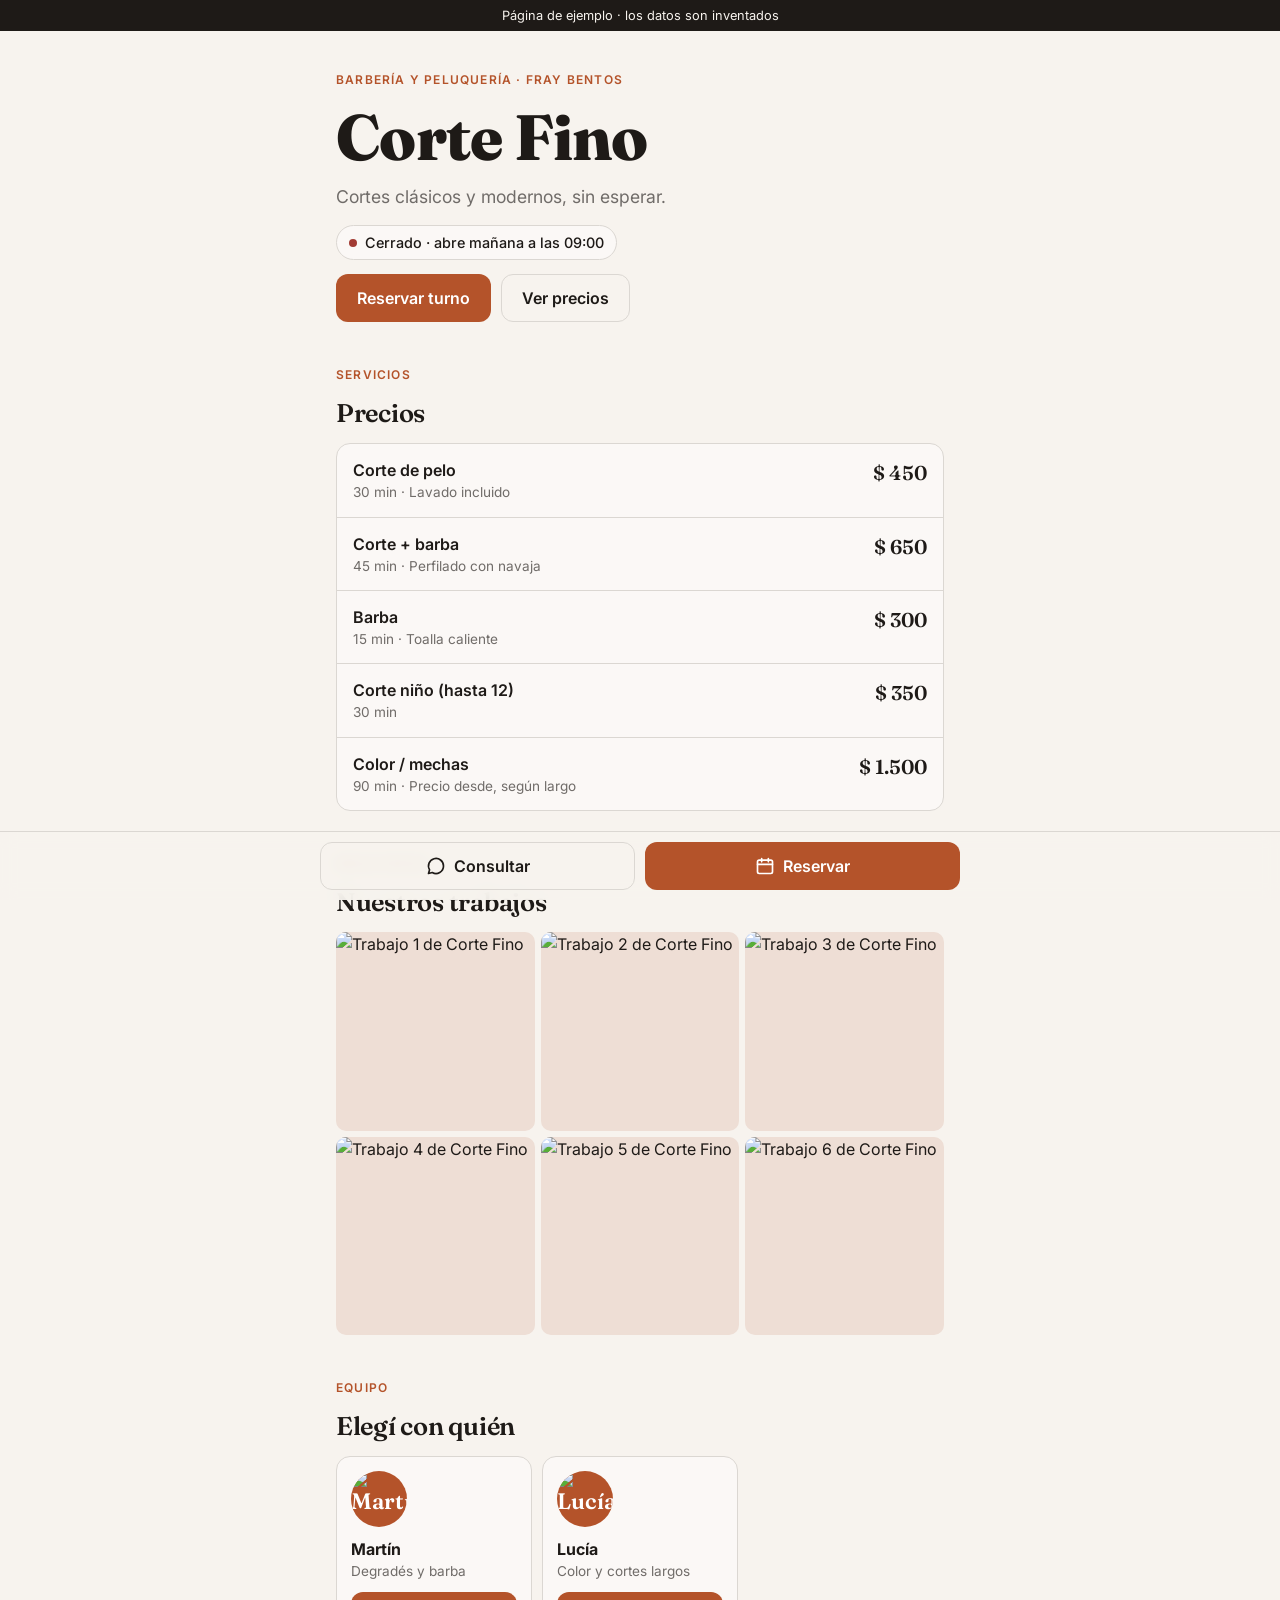
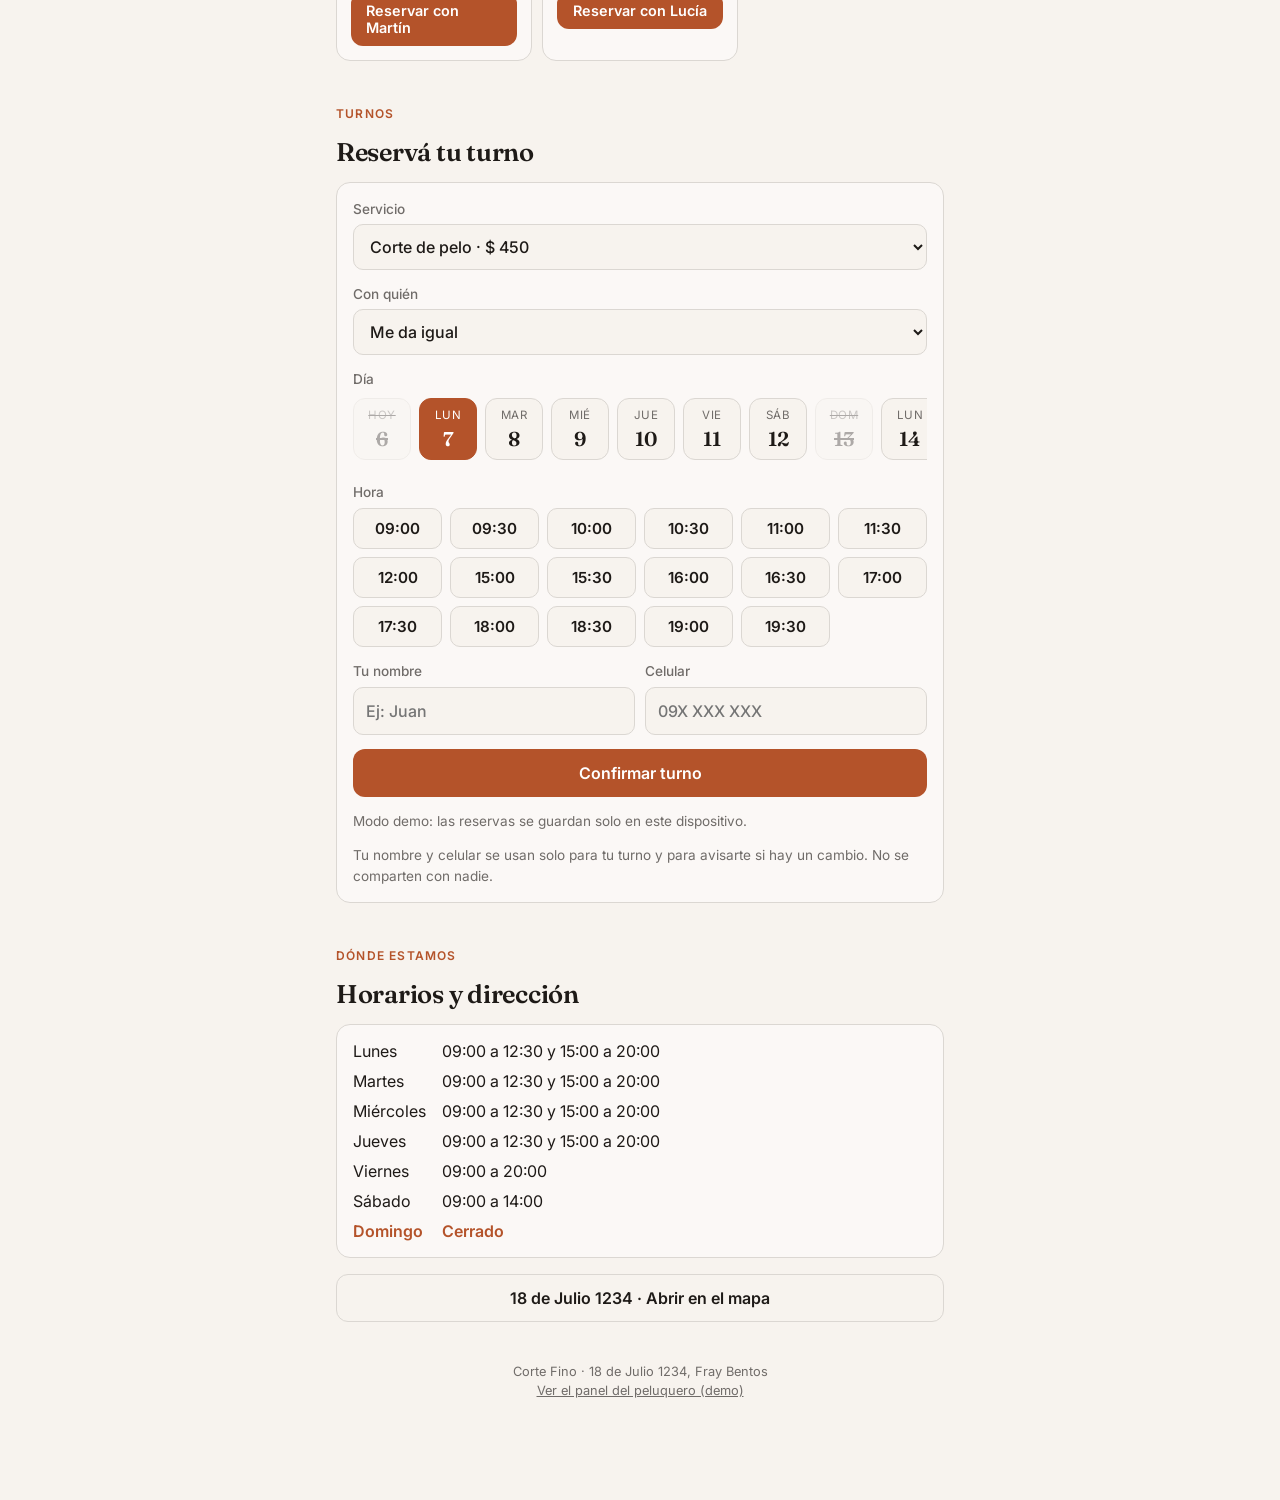
==== commit 7133ce96: "Turnos a mano, bloqueos, recordatorios, cancelación por el cliente, fotos y app instalable Co-Author" ====
--- a/index.html
+++ b/index.html
@@ -8,9 +8,11 @@
 <link rel="preconnect" href="https://fonts.googleapis.com">
 <link rel="preconnect" href="https://fonts.gstatic.com" crossorigin>
 <link rel="stylesheet" href="https://fonts.googleapis.com/css2?family=Fraunces:opsz,wght@9..144,600;9..144,800&family=Inter:wght@400;500;600&display=swap">
-<link rel="stylesheet" href="estilo.css">
-<script src="negocio.js"></script>
-<script src="sistema.js"></script>
+<link rel="stylesheet" href="estilo.css?v=9">
+<script src="negocio.js?v=9"></script>
+<script src="sistema.js?v=9"></script>
+<link rel="icon" type="image/svg+xml" href="icono.svg">
+<link rel="apple-touch-icon" href="apple-touch-icon.png">
 </head>
 <body>
 <div class="demo" id="demo" hidden>Página de ejemplo · los datos son inventados</div>
@@ -61,14 +63,16 @@
       <p class="error" id="fError" role="alert" hidden></p>
       <button class="btn pri" id="fOk" type="button">Confirmar turno</button>
       <p class="aviso" id="modoAviso"></p>
+      <p class="aviso">Tu nombre y celular se usan solo para tu turno y para avisarte si hay un cambio. No se comparten con nadie.</p>
     </div>
     <div class="card listo" id="confirmado" hidden>
       <span class="check" aria-hidden="true">✓</span>
       <h2>¡Turno confirmado!</h2>
       <p id="cResumen" style="margin:0"></p>
-      <p class="aviso">Si no podés venir, avisanos por WhatsApp así le dejás el lugar a otra persona.</p>
-      <a class="btn sec" id="cWa" target="_blank" rel="noopener">Avisar por WhatsApp</a>
+      <p class="aviso">Si no podés venir, <a class="txt-link" id="cCancel">cancelalo acá</a> así le dejás el lugar a otra persona. Guardá este link: es la forma de cancelar tu turno.</p>
+      <button class="btn sec" id="cCopiar" type="button">Copiar link para cancelar</button>
       <button class="btn sec" id="cOtro" type="button">Reservar otro turno</button>
+      <p class="aviso">¿Algún problema? <a class="txt-link" id="cWa" target="_blank" rel="noopener">Escribinos por WhatsApp</a></p>
     </div>
   </section>
 
@@ -107,7 +111,7 @@
 
 /* Abierto / cerrado (se recalcula cada minuto) */
 function estado() {
-  const ahora = new Date(), m = ahora.getHours() * 60 + ahora.getMinutes(), hoy = N.horarios[ahora.getDay()] || [];
+  const ahora = new Date(), m = ahora.getHours() * 60 + ahora.getMinutes(), hoy = Turnos.tramosDeDow(ahora.getDay());
   const tramo = hoy.find(([a, b]) => m >= U.aMin(a) && m < U.aMin(b));
   let txt = "Cerrado";
   if (tramo) txt = "Abierto ahora · hasta las " + tramo[1];
@@ -115,14 +119,15 @@
     const prox = hoy.find(([a]) => U.aMin(a) > m);
     if (prox) txt = "Cerrado · abre hoy a las " + prox[0];
     else for (let i = 1; i <= 7; i++) {
-      const d = (ahora.getDay() + i) % 7, t = N.horarios[d] || [];
+      const d = (ahora.getDay() + i) % 7, t = Turnos.tramosDeDow(d);
       if (t.length) { txt = "Cerrado · abre " + (i === 1 ? "mañana" : U.DIAS[d].toLowerCase()) + " a las " + t[0][0]; break; }
     }
   }
   $("estado").classList.toggle("abierto", !!tramo);
   $("estado").lastElementChild.textContent = txt;
 }
-estado(); setInterval(estado, 60000);
+// Se dibuja recién cuando se leyó el horario guardado (ver cargarDias); si no se puede leer, vale el de negocio.js.
+setInterval(estado, 60000);
 
 /* Servicios, trabajos, equipo, horarios */
 $("servicios").replaceChildren(...N.servicios.map(s => el("div", { class: "serv" },
@@ -140,11 +145,14 @@
   el("a", { class: "btn pri", href: "#reservar", text: "Reservar con " + p.nombre, onclick: () => { $("fPers").value = p.id; cargarHoras(); } }))));
 if (N.equipo.length < 2) $("equipo-sec").hidden = true;
 
-const hoyN = new Date().getDay();
-$("horas").replaceChildren(...[1, 2, 3, 4, 5, 6, 0].flatMap(d => {
-  const t = N.horarios[d] || [], c = d === hoyN ? "hoy" : null;
-  return [el("span", { class: c, text: U.DIAS[d] }), el("span", { class: c, text: t.length ? t.map(x => x.join(" a ")).join(" y ") : "Cerrado" })];
-}));
+function pintarHorarios() {
+  const hoyN = new Date().getDay();
+  $("horas").replaceChildren(...[1, 2, 3, 4, 5, 6, 0].flatMap(d => {
+    const t = Turnos.tramosDeDow(d), c = d === hoyN ? "hoy" : null;
+    return [el("span", { class: c, text: U.DIAS[d] }), el("span", { class: c, text: t.length ? t.map(x => x.join(" a ")).join(" y ") : "Cerrado" })];
+  }));
+  estado();
+}
 
 /* ---------- Reserva ---------- */
 let T = null, diasMap = {}, libres = [];
@@ -184,6 +192,8 @@
 }
 async function cargarDias() {
   diasMap = await T.dias(fechas[0], fechas[fechas.length - 1]);
+  Turnos.aplicarHorario(diasMap);   // el horario guardado por el peluquero manda sobre el de negocio.js
+  pintarHorarios();
   if (!sel.fecha || !Turnos.abiertoDia(sel.fecha, diasMap)) sel.fecha = fechas.find(f => Turnos.abiertoDia(f, diasMap)) || null;
   pintarDias();
   if (sel.fecha) cargarHoras(); else $("fHoras").replaceChildren(el("span", { class: "suave", text: "No hay días disponibles por ahora." }));
@@ -203,10 +213,17 @@
     nombre, celular: U.normalizarCel(cel), estado: "confirmado", bloques: Turnos.idsBloques(sel.fecha, sel.est, sel.hora, s.minutos) };
   $("fOk").disabled = true; $("fOk").textContent = "Reservando…";
   try {
-    await T.reservar(t);
+    const idTurno = await T.reservar(t);
+    const linkCancel = new URL("cancelar.html?t=" + encodeURIComponent(idTurno), location.href).href;
+    $("cCancel").href = linkCancel;
+    $("cCopiar").textContent = "Copiar link para cancelar";
+    $("cCopiar").onclick = async () => {
+      try { await navigator.clipboard.writeText(linkCancel); $("cCopiar").textContent = "✓ Link copiado"; }
+      catch (e) { $("cCopiar").textContent = "No se pudo copiar: tocá “cancelalo acá” y guardá esa página"; }
+    };
     const p = U.estilista(t.estilista);
     $("cResumen").textContent = s.nombre + (N.equipo.length > 1 ? " con " + p.nombre : "") + ", el " + U.fechaCorta(t.fecha) + " a las " + t.hora + ".";
-    $("cWa").href = U.wa(N.whatsapp, "Hola, soy " + nombre + ". Tenía turno el " + U.fechaCorta(t.fecha) + " a las " + t.hora + " y no voy a poder ir.");
+    $("cWa").href = U.wa(N.whatsapp, "Hola, soy " + nombre + ". Tengo turno el " + U.fechaCorta(t.fecha) + " a las " + t.hora + " y quería consultarte algo.");
     $("reserva").hidden = true; $("confirmado").hidden = false;
     $("confirmado").scrollIntoView({ block: "center" });
   } catch (e) {
@@ -221,7 +238,10 @@
     T = await Turnos.conectar();
     if (T.modo === "demo") $("modoAviso").textContent = "Modo demo: las reservas se guardan solo en este dispositivo.";
     await cargarDias();
-  } catch (e) { $("fHoras").replaceChildren(el("span", { class: "error", text: "La reserva online no está disponible ahora. Escribinos por WhatsApp." })); }
+  } catch (e) {
+    pintarHorarios();
+    $("fHoras").replaceChildren(el("span", { class: "error", text: "La reserva online no está disponible ahora. Escribinos por WhatsApp." }));
+  }
 })();
 </script>
 </body>
--- a/estilo.css
+++ b/estilo.css
@@ -94,3 +94,7 @@
 .barra .wrap { display: flex; gap: 10px; padding: 0; }
 .barra .btn { flex: 1; }
 svg.i { width: 20px; height: 20px; fill: none; stroke: currentColor; stroke-width: 2; stroke-linecap: round; stroke-linejoin: round; flex-shrink: 0; }
+
+/* Link de texto dentro de un párrafo */
+.txt-link { color: var(--acento); font-weight: 600; }
+.cuerpo-cancelar .horas { margin: 4px 0; }
